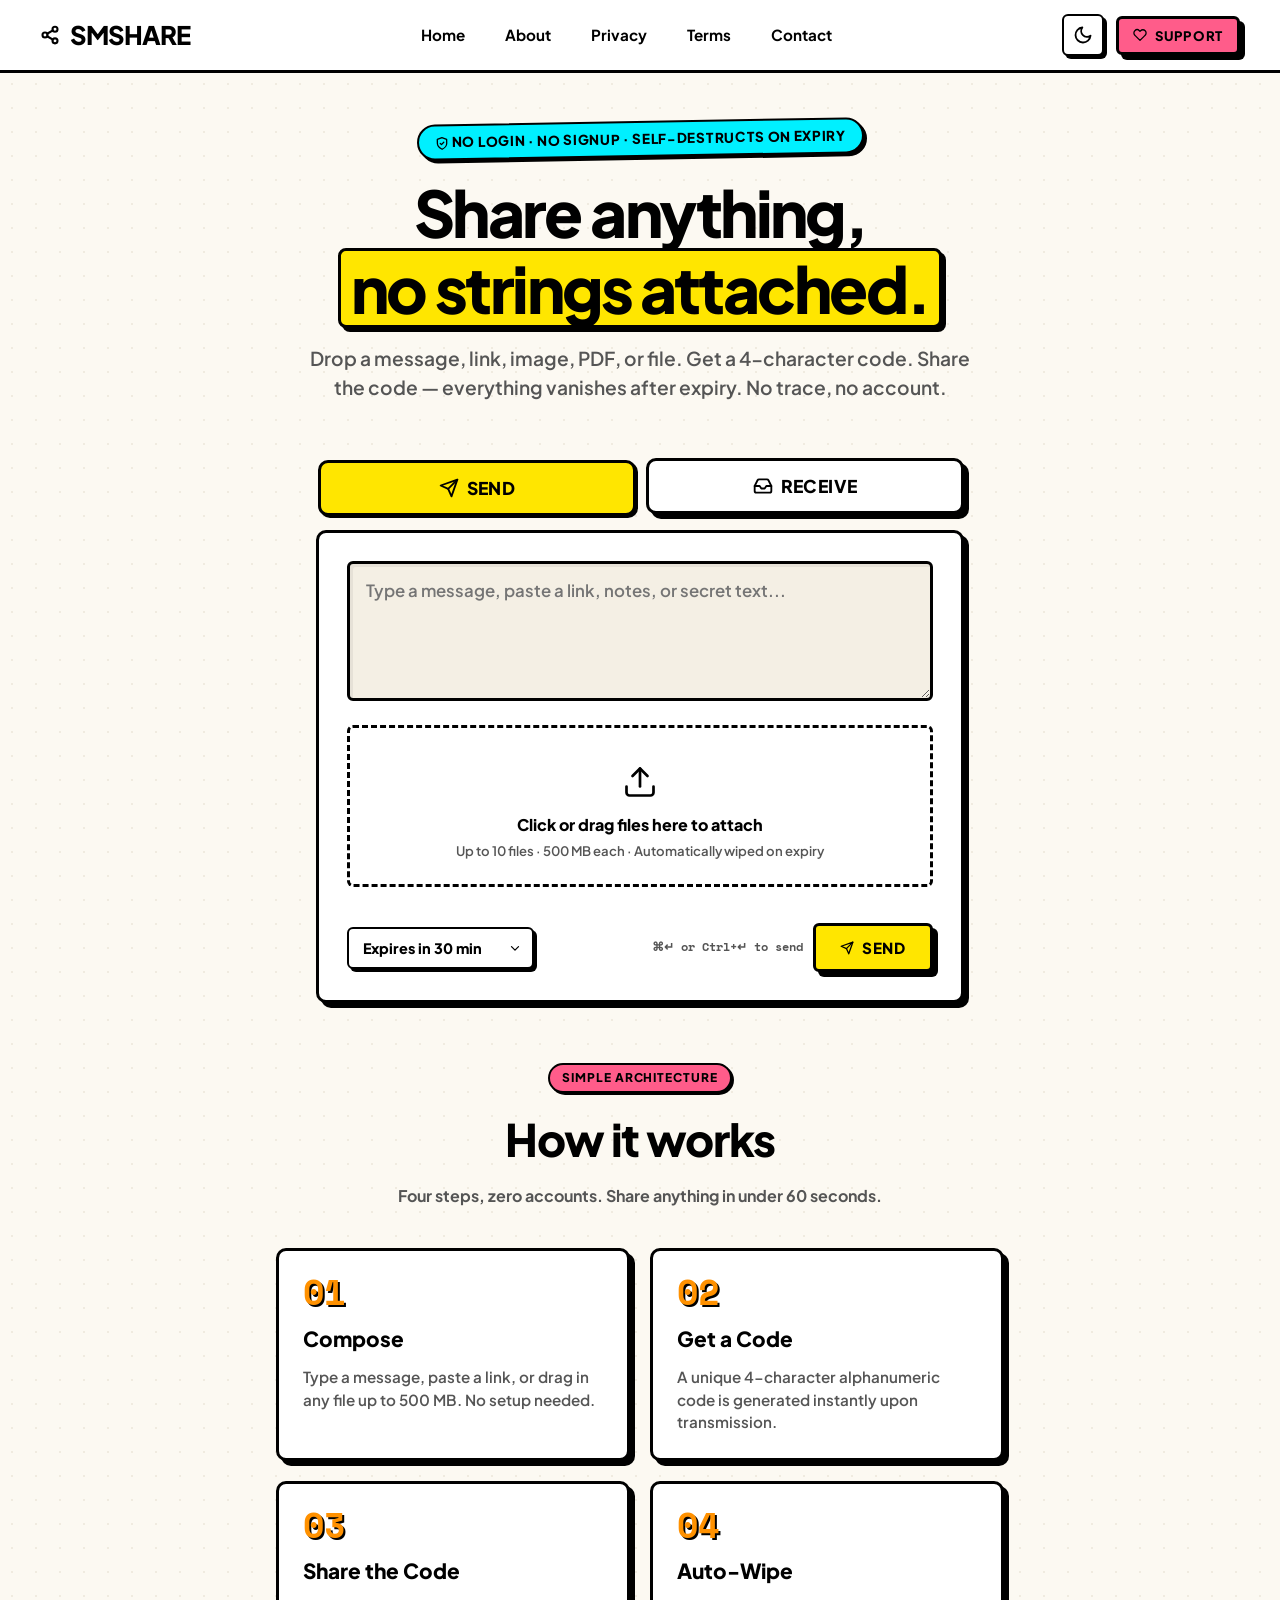
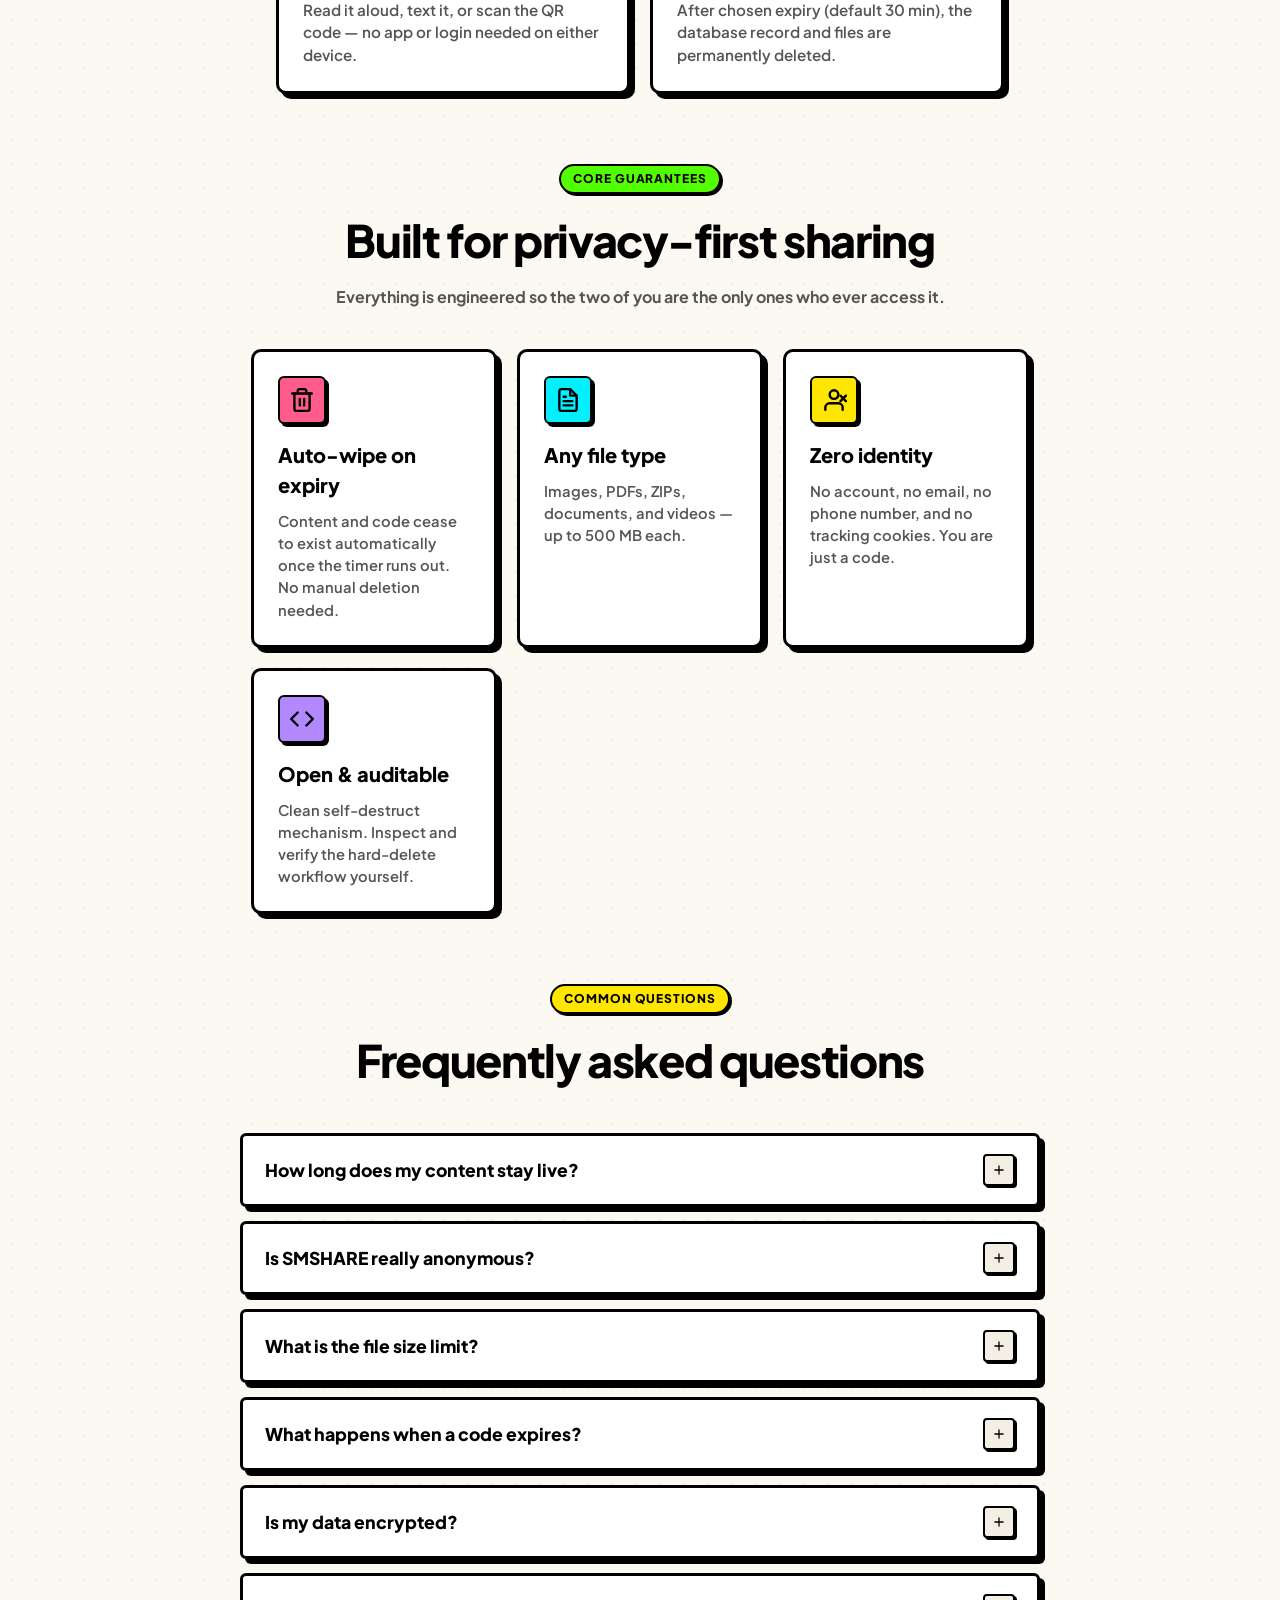
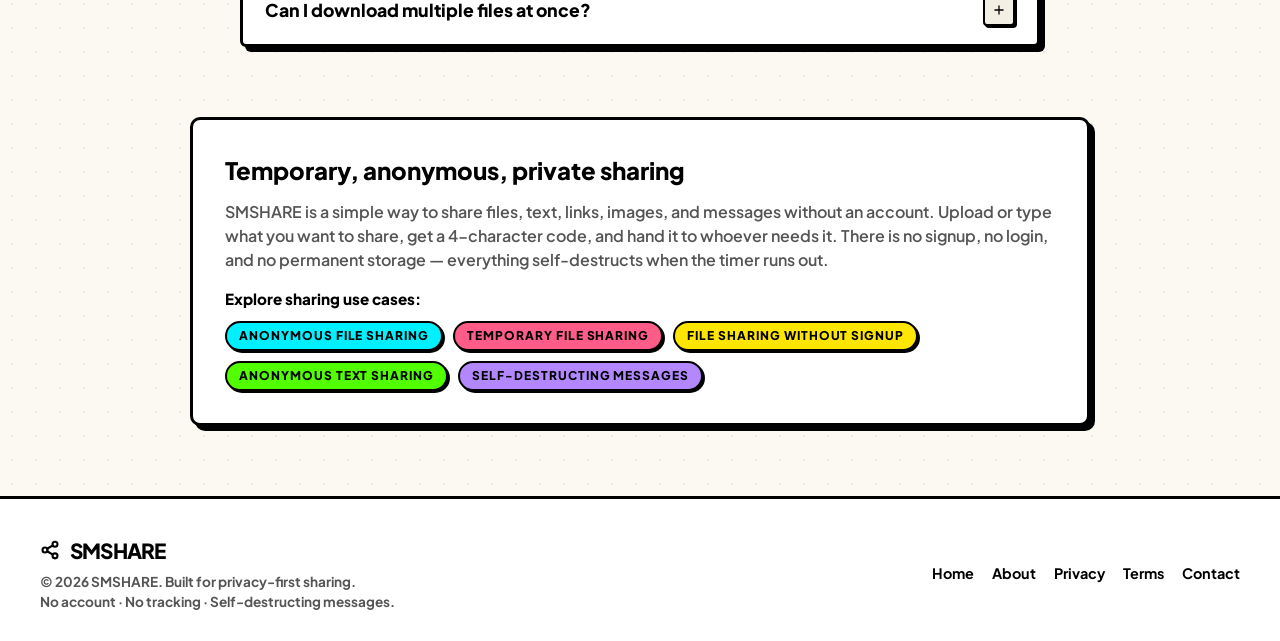
==== index.html @ 08fd686b "Add files via upload" ====
<!DOCTYPE html>
<html lang="en" data-theme="light">
<head>
  <meta charset="UTF-8" />
  <meta name="viewport" content="width=device-width, initial-scale=1.0" />
  <title>SMSHARE — Temporary File & Text Sharing Without Signup</title>
  <meta name="description" content="Share files, text, links, and messages with a simple 4-character code. No signup or login — your content is temporary and self-destructs after expiry." />
  <meta name="keywords" content="pastebin alternative,file sharing no login,text sharing no login,temporary file sharing,anonymous file sharing,smshare" />
  <meta name="robots" content="index, follow" />
  <link rel="canonical" href="https://smshare.onrender.com/" />

  <!-- Open Graph / Facebook -->
  <meta property="og:type" content="website" />
  <meta property="og:url" content="https://smshare.onrender.com/" />
  <meta property="og:title" content="SMSHARE — Temporary File & Text Sharing Without Signup" />
  <meta property="og:description" content="Share files, text, links, and messages with a simple 4-character code. No signup or login — your content is temporary and self-destructs after expiry." />
  <meta property="og:image" content="https://smshare.onrender.com/favicon.svg" />

  <!-- Twitter -->
  <meta property="twitter:card" content="summary" />
  <meta property="twitter:url" content="https://smshare.onrender.com/" />
  <meta property="twitter:title" content="SMSHARE — Temporary File & Text Sharing Without Signup" />
  <meta property="twitter:description" content="Share files, text, links, and messages with a simple 4-character code. No signup, no accounts, auto-wipe on expiry." />

  <!-- Structured Data (Schema.org JSON-LD) -->
  <script type="application/ld+json">
  {
    "@context": "https://schema.org",
    "@type": "WebApplication",
    "name": "SMSHARE",
    "url": "https://smshare.onrender.com/",
    "description": "Zero-identity, privacy-first temporary file and text sharing tool with 4-character codes.",
    "applicationCategory": "UtilitiesApplication",
    "operatingSystem": "All",
    "offers": {
      "@type": "Offer",
      "price": "0",
      "priceCurrency": "USD"
    }
  }
  </script>

  <!-- Favicon -->
  <link rel="icon" type="image/svg+xml" href="/favicon.svg" />

  <!-- Google Fonts for Clean Typography -->
  <link rel="preconnect" href="https://fonts.googleapis.com" />
  <link rel="preconnect" href="https://fonts.gstatic.com" crossorigin />
  <link href="https://fonts.googleapis.com/css2?family=Plus+Jakarta+Sans:wght@500;700;800;900&family=Space+Mono:wght@400;700&display=swap" rel="stylesheet" />

  <!-- Stylesheet -->
  <link rel="stylesheet" href="/style.css" />
</head>
<body>

  <!-- Sticky Navbar -->
  <nav class="navbar">
    <div class="nav-container">
      <a href="/" class="brand-logo">
        <svg class="icon icon-md" viewBox="0 0 24 24" style="stroke-width: 2.5;"><circle cx="18" cy="5" r="3"/><circle cx="6" cy="12" r="3"/><circle cx="18" cy="19" r="3"/><line x1="8.59" y1="13.51" x2="15.42" y2="17.49"/><line x1="15.41" y1="6.51" x2="8.59" y2="10.49"/></svg>
        <span>SMSHARE</span>
      </a>

      <ul class="nav-links">
        <li><a href="/">Home</a></li>
        <li><a href="#" data-modal="about">About</a></li>
        <li><a href="#" data-modal="privacy">Privacy</a></li>
        <li><a href="#" data-modal="terms">Terms</a></li>
        <li><a href="#" data-modal="contact">Contact</a></li>
      </ul>

      <div class="nav-actions">
        <button id="themeToggle" class="theme-toggle-btn" title="Toggle Theme" aria-label="Toggle Theme">
          <svg class="icon icon-md" viewBox="0 0 24 24"><path d="M21 12.79A9 9 0 1 1 11.21 3 7 7 0 0 0 21 12.79z"/></svg>
        </button>
        <button class="neo-btn neo-btn-pink" data-modal="contact" style="padding: 8px 14px; font-size: 0.82rem;">
          <svg class="icon icon-sm" viewBox="0 0 24 24"><path d="M20.84 4.61a5.5 5.5 0 0 0-7.78 0L12 5.67l-1.06-1.06a5.5 5.5 0 0 0-7.78 7.78l1.06 1.06L12 21.23l7.78-7.78 1.06-1.06a5.5 5.5 0 0 0 0-7.78z"/></svg>
          SUPPORT
        </button>
      </div>
    </div>
  </nav>

  <!-- Hero Header -->
  <header class="hero-section">
    <div class="hero-pill-badge">
      <svg class="icon icon-sm" viewBox="0 0 24 24"><path d="M12 22s8-4 8-10V5l-8-3-8 3v7c0 6 8 10 8 10z"/><polyline points="9 12 11 14 15 10"/></svg>
      <span>NO LOGIN · NO SIGNUP · SELF-DESTRUCTS ON EXPIRY</span>
    </div>
    <h1 class="hero-title">
      Share anything,<br />
      <span class="hero-highlight">no strings attached.</span>
    </h1>
    <p class="hero-subtitle">
      Drop a message, link, image, PDF, or file. Get a 4-character code. Share the code — everything vanishes after expiry. No trace, no account.
    </p>
  </header>

  <!-- Main Sharing Terminal -->
  <main class="share-container">
    <!-- Tabs -->
    <div class="tab-nav">
      <button id="tabSend" class="tab-btn active" type="button">
        <svg class="icon icon-md" viewBox="0 0 24 24"><line x1="22" y1="2" x2="11" y2="13"/><polygon points="22 2 15 22 11 13 2 9 22 2"/></svg>
        <span>SEND</span>
      </button>
      <button id="tabReceive" class="tab-btn" type="button">
        <svg class="icon icon-md" viewBox="0 0 24 24"><polyline points="22 12 16 12 14 15 10 15 8 12 2 12"/><path d="M5.45 5.11L2 12v6a2 2 0 0 0 2 2h16a2 2 0 0 0 2-2v-6l-3.45-6.89A2 2 0 0 0 16.76 4H7.24a2 2 0 0 0-1.79 1.11z"/></svg>
        <span>RECEIVE</span>
      </button>
    </div>

    <!-- Interactive Card -->
    <div class="neo-box share-card">

      <!-- SEND PANEL -->
      <section id="panelSend" class="panel-section active">
        <!-- Form view -->
        <div id="sendFormContainer">
          <textarea
            id="messageInput"
            class="text-input-area"
            placeholder="Type a message, paste a link, notes, or secret text..."
          ></textarea>

          <!-- Dropzone -->
          <div id="dropzone" class="dropzone">
            <input type="file" id="fileInput" multiple style="display: none;" />
            <div class="dropzone-icon" style="color: var(--text-main);">
              <svg class="icon icon-xl" viewBox="0 0 24 24" style="stroke-width:1.8;"><path d="M21 15v4a2 2 0 0 1-2 2H5a2 2 0 0 1-2-2v-4"/><polyline points="17 8 12 3 7 8"/><line x1="12" y1="3" x2="12" y2="15"/></svg>
            </div>
            <div class="dropzone-text">Click or drag files here to attach</div>
            <div class="dropzone-hint">Up to 10 files · 500 MB each · Automatically wiped on expiry</div>
          </div>

          <!-- Selected Files List -->
          <div id="fileList" class="file-list"></div>

          <!-- Bottom Controls -->
          <div class="card-controls">
            <div class="expiry-select-wrapper">
              <select id="expirySelect" class="expiry-select">
                <option value="0.5" selected>Expires in 30 min</option>
                <option value="2">Expires in 2 hours</option>
                <option value="12">Expires in 12 hours</option>
                <option value="24">Expires in 24 hours</option>
              </select>
              <span class="expiry-select-icon">
                <svg class="icon icon-sm" viewBox="0 0 24 24"><polyline points="6 9 12 15 18 9"/></svg>
              </span>
            </div>

            <div class="send-action-wrapper">
              <span class="shortcut-hint">⌘↵ or Ctrl+↵ to send</span>
              <button id="sendBtn" class="neo-btn neo-btn-primary" type="button">
                <svg class="icon icon-sm" viewBox="0 0 24 24"><line x1="22" y1="2" x2="11" y2="13"/><polygon points="22 2 15 22 11 13 2 9 22 2"/></svg>
                <span>SEND</span>
              </button>
            </div>
          </div>

          <!-- Progress Bar -->
          <div id="uploadProgress" class="progress-container">
            <div class="progress-bar-outer">
              <div id="progressBar" class="progress-bar-inner"></div>
            </div>
            <div id="progressText" class="progress-text">0%</div>
          </div>
        </div>

        <!-- Success Result View -->
        <div id="sendResultContainer" class="result-box">
          <div class="neo-badge result-badge">
            <svg class="icon icon-sm" viewBox="0 0 24 24"><path d="M22 11.08V12a10 10 0 1 1-5.93-9.14"/><polyline points="22 4 12 14.01 9 11.01"/></svg>
            <span>PAYLOAD READY TO SHARE</span>
          </div>

          <div class="big-code-container">
            <div style="font-size: 0.85rem; font-weight: 800; text-transform: uppercase; letter-spacing: 0.05em;">
              Your 4-Character Share Code
            </div>
            <div id="generatedCodeDisplay" class="big-code">----</div>
            <div class="big-code-actions">
              <button id="copyCodeBtn" class="neo-btn neo-btn-cyan" type="button" style="padding: 8px 16px;">
                <svg class="icon icon-sm" viewBox="0 0 24 24"><rect x="9" y="9" width="13" height="13" rx="2" ry="2"/><path d="M5 15H4a2 2 0 0 1-2-2V4a2 2 0 0 1 2-2h9a2 2 0 0 1 2 2v1"/></svg>
                <span>COPY CODE</span>
              </button>
              <button id="copyLinkBtn" class="neo-btn neo-btn-lime" type="button" style="padding: 8px 16px;">
                <svg class="icon icon-sm" viewBox="0 0 24 24"><path d="M10 13a5 5 0 0 0 7.54.54l3-3a5 5 0 0 0-7.07-7.07l-1.72 1.71"/><path d="M14 11a5 5 0 0 0-7.54-.54l-3 3a5 5 0 0 0 7.07 7.07l1.71-1.71"/></svg>
                <span>COPY DIRECT LINK</span>
              </button>
            </div>
          </div>

          <!-- QR Code Container -->
          <div class="qr-container">
            <div style="font-size: 0.85rem; font-weight: 800; text-transform: uppercase; display: flex; align-items: center; gap: 6px;">
              <svg class="icon icon-sm" viewBox="0 0 24 24"><rect x="5" y="2" width="14" height="20" rx="2" ry="2"/><line x1="12" y1="18" x2="12.01" y2="18"/></svg>
              <span>Scan with Mobile Camera</span>
            </div>
            <div id="qrBox"></div>
          </div>

          <!-- Countdown -->
          <div id="sendCountdown" class="timer-box">
            <svg class="icon icon-sm" viewBox="0 0 24 24"><circle cx="12" cy="12" r="10"/><polyline points="12 6 12 12 16 14"/></svg>
            <span>Wipes in <strong>29m 59s</strong></span>
          </div>

          <div style="margin-top: 24px;">
            <button id="sendAnotherBtn" class="neo-btn neo-btn-pink" type="button">
              <svg class="icon icon-sm" viewBox="0 0 24 24"><line x1="12" y1="5" x2="12" y2="19"/><line x1="5" y1="12" x2="19" y2="12"/></svg>
              <span>CREATE ANOTHER SHARE</span>
            </button>
          </div>
        </div>
      </section>

      <!-- RECEIVE PANEL -->
      <section id="panelReceive" class="panel-section">
        <div class="receive-form">
          <div style="font-weight: 800; font-size: 1rem;">
            Enter 4-character code to retrieve shared content:
          </div>

          <div class="code-input-wrapper">
            <input
              type="text"
              id="receiveCodeInput"
              class="code-input"
              placeholder="ABCD"
              maxlength="4"
              autocomplete="off"
              spellcheck="false"
            />
          </div>

          <button id="receiveBtn" class="neo-btn neo-btn-cyan" type="button">
            <svg class="icon icon-sm" viewBox="0 0 24 24"><polyline points="22 12 16 12 14 15 10 15 8 12 2 12"/><path d="M5.45 5.11L2 12v6a2 2 0 0 0 2 2h16a2 2 0 0 0 2-2v-6l-3.45-6.89A2 2 0 0 0 16.76 4H7.24a2 2 0 0 0-1.79 1.11z"/></svg>
            <span>RETRIEVE CONTENT</span>
          </button>
        </div>

        <!-- Loading spinner -->
        <div id="receiveLoading" style="display: none; text-align: center; padding: 24px;">
          <div class="neo-badge" style="background: var(--accent-yellow); font-size: 1rem; padding: 8px 20px;">
            <svg class="icon icon-sm" viewBox="0 0 24 24"><circle cx="11" cy="11" r="8"/><line x1="21" y1="21" x2="16.65" y2="16.65"/></svg>
            <span>SEARCHING PAYLOAD...</span>
          </div>
        </div>

        <!-- Received View -->
        <div id="receivedContentBox" class="received-content-box" style="margin-top: 24px;">
          <div class="received-header">
            <div class="neo-badge" style="background: var(--accent-lime); color: #000;">
              <svg class="icon icon-sm" viewBox="0 0 24 24"><polyline points="20 6 9 17 4 12"/></svg>
              <span>PAYLOAD VERIFIED & ACTIVE</span>
            </div>
            <div id="receiveCountdown" class="timer-box" style="margin-top: 0;">
              <svg class="icon icon-sm" viewBox="0 0 24 24"><circle cx="12" cy="12" r="10"/><polyline points="12 6 12 12 16 14"/></svg>
              <span>Wipes in <strong>--</strong></span>
            </div>
          </div>

          <!-- Text payload -->
          <div id="textPayloadCard" class="text-payload-card" style="display: none;">
            <button id="copyTextBtn" class="neo-btn neo-btn-yellow copy-text-btn" type="button" style="padding: 4px 10px; font-size: 0.75rem;">
              <svg class="icon icon-sm" viewBox="0 0 24 24"><rect x="9" y="9" width="13" height="13" rx="2" ry="2"/><path d="M5 15H4a2 2 0 0 1-2-2V4a2 2 0 0 1 2-2h9a2 2 0 0 1 2 2v1"/></svg>
              <span>COPY TEXT</span>
            </button>
            <div id="textPayloadContent" class="text-payload-content"></div>
          </div>

          <!-- Files payload -->
          <div id="filesContainer" style="display: none;">
            <div style="display: flex; align-items: center; justify-content: space-between; margin-bottom: 12px; flex-wrap: wrap; gap: 8px;">
              <span style="font-weight: 900; font-size: 1.1rem;">ATTACHED FILES</span>
              <button id="downloadAllZipBtn" class="neo-btn neo-btn-purple" type="button" style="padding: 8px 16px; font-size: 0.85rem;">
                <svg class="icon icon-sm" viewBox="0 0 24 24"><polyline points="21 8 21 21 3 21 3 8"/><rect x="1" y="3" width="22" height="5"/><line x1="10" y1="12" x2="14" y2="12"/></svg>
                <span>DOWNLOAD ALL AS ZIP</span>
              </button>
            </div>
            <div id="filesListReceived" class="download-files-grid"></div>
          </div>
        </div>
      </section>

    </div>
  </main>

  <!-- How It Works Section -->
  <section class="section-wrapper">
    <div class="section-header">
      <div class="neo-badge section-tag">SIMPLE ARCHITECTURE</div>
      <h2 class="section-title">How it works</h2>
      <p style="font-weight: 700; color: var(--text-muted);">
        Four steps, zero accounts. Share anything in under 60 seconds.
      </p>
    </div>

    <div class="steps-grid">
      <div class="step-card">
        <div class="step-num">01</div>
        <div class="step-title">Compose</div>
        <div class="step-desc">
          Type a message, paste a link, or drag in any file up to 500 MB. No setup needed.
        </div>
      </div>

      <div class="step-card">
        <div class="step-num">02</div>
        <div class="step-title">Get a Code</div>
        <div class="step-desc">
          A unique 4-character alphanumeric code is generated instantly upon transmission.
        </div>
      </div>

      <div class="step-card">
        <div class="step-num">03</div>
        <div class="step-title">Share the Code</div>
        <div class="step-desc">
          Read it aloud, text it, or scan the QR code — no app or login needed on either device.
        </div>
      </div>

      <div class="step-card">
        <div class="step-num">04</div>
        <div class="step-title">Auto-Wipe</div>
        <div class="step-desc">
          After chosen expiry (default 30 min), the database record and files are permanently deleted.
        </div>
      </div>
    </div>
  </section>

  <!-- Built for Privacy-First Sharing -->
  <section class="section-wrapper">
    <div class="section-header">
      <div class="neo-badge section-tag" style="background: var(--accent-lime);">CORE GUARANTEES</div>
      <h2 class="section-title">Built for privacy-first sharing</h2>
      <p style="font-weight: 700; color: var(--text-muted);">
        Everything is engineered so the two of you are the only ones who ever access it.
      </p>
    </div>

    <div class="features-grid">
      <div class="feature-card">
        <div class="feature-icon-badge" style="background: var(--accent-pink);">
          <svg class="icon icon-lg" viewBox="0 0 24 24"><polyline points="3 6 5 6 21 6"/><path d="M19 6v14a2 2 0 0 1-2 2H7a2 2 0 0 1-2-2V6m3 0V4a2 2 0 0 1 2-2h4a2 2 0 0 1 2 2v2"/><line x1="10" y1="11" x2="10" y2="17"/><line x1="14" y1="11" x2="14" y2="17"/></svg>
        </div>
        <div class="feature-title">Auto-wipe on expiry</div>
        <div class="feature-desc">
          Content and code cease to exist automatically once the timer runs out. No manual deletion needed.
        </div>
      </div>

      <div class="feature-card">
        <div class="feature-icon-badge" style="background: var(--accent-cyan);">
          <svg class="icon icon-lg" viewBox="0 0 24 24"><path d="M14 2H6a2 2 0 0 0-2 2v16a2 2 0 0 0 2 2h12a2 2 0 0 0 2-2V8z"/><polyline points="14 2 14 8 20 8"/><line x1="16" y1="13" x2="8" y2="13"/><line x1="16" y1="17" x2="8" y2="17"/><polyline points="10 9 9 9 8 9"/></svg>
        </div>
        <div class="feature-title">Any file type</div>
        <div class="feature-desc">
          Images, PDFs, ZIPs, documents, and videos — up to 500 MB each.
        </div>
      </div>

      <div class="feature-card">
        <div class="feature-icon-badge" style="background: var(--accent-yellow);">
          <svg class="icon icon-lg" viewBox="0 0 24 24"><path d="M20 21v-2a4 4 0 0 0-4-4H8a4 4 0 0 0-4 4v2"/><circle cx="12" cy="7" r="4"/><line x1="18" y1="8" x2="23" y2="13"/><line x1="23" y1="8" x2="18" y2="13"/></svg>
        </div>
        <div class="feature-title">Zero identity</div>
        <div class="feature-desc">
          No account, no email, no phone number, and no tracking cookies. You are just a code.
        </div>
      </div>

      <div class="feature-card">
        <div class="feature-icon-badge" style="background: var(--accent-purple);">
          <svg class="icon icon-lg" viewBox="0 0 24 24"><polyline points="16 18 22 12 16 6"/><polyline points="8 6 2 12 8 18"/></svg>
        </div>
        <div class="feature-title">Open & auditable</div>
        <div class="feature-desc">
          Clean self-destruct mechanism. Inspect and verify the hard-delete workflow yourself.
        </div>
      </div>
    </div>
  </section>

  <!-- FAQ Accordion -->
  <section class="section-wrapper">
    <div class="section-header">
      <div class="neo-badge section-tag" style="background: var(--accent-yellow);">COMMON QUESTIONS</div>
      <h2 class="section-title">Frequently asked questions</h2>
    </div>

    <div class="faq-list">
      <div class="faq-item">
        <div class="faq-question">
          <span>How long does my content stay live?</span>
          <span class="faq-icon">
            <svg class="icon icon-sm" viewBox="0 0 24 24"><line x1="12" y1="5" x2="12" y2="19"/><line x1="5" y1="12" x2="19" y2="12"/></svg>
          </span>
        </div>
        <div class="faq-answer">
          By default, 30 minutes. Before sending you can choose 30 minutes, 2 hours, 12 hours, or 24 hours. When the time is up, the content and its code are hard-deleted — there is no way to recover them.
        </div>
      </div>

      <div class="faq-item">
        <div class="faq-question">
          <span>Is SMSHARE really anonymous?</span>
          <span class="faq-icon">
            <svg class="icon icon-sm" viewBox="0 0 24 24"><line x1="12" y1="5" x2="12" y2="19"/><line x1="5" y1="12" x2="19" y2="12"/></svg>
          </span>
        </div>
        <div class="faq-answer">
          Yes. There is no account, no email, no phone number, and no sign-up of any kind. We do not log IP addresses and we do not use cross-site tracking cookies to identify you.
        </div>
      </div>

      <div class="faq-item">
        <div class="faq-question">
          <span>What is the file size limit?</span>
          <span class="faq-icon">
            <svg class="icon icon-sm" viewBox="0 0 24 24"><line x1="12" y1="5" x2="12" y2="19"/><line x1="5" y1="12" x2="19" y2="12"/></svg>
          </span>
        </div>
        <div class="faq-answer">
          Each file can be up to 500 MB, and you can attach up to 10 files at once — images, PDFs, ZIPs, videos, audio, and documents.
        </div>
      </div>

      <div class="faq-item">
        <div class="faq-question">
          <span>What happens when a code expires?</span>
          <span class="faq-icon">
            <svg class="icon icon-sm" viewBox="0 0 24 24"><line x1="12" y1="5" x2="12" y2="19"/><line x1="5" y1="12" x2="19" y2="12"/></svg>
          </span>
        </div>
        <div class="faq-answer">
          The code stops working permanently. Entering an expired code returns nothing, and the database record along with any stored files are immediately purged from disk.
        </div>
      </div>

      <div class="faq-item">
        <div class="faq-question">
          <span>Is my data encrypted?</span>
          <span class="faq-icon">
            <svg class="icon icon-sm" viewBox="0 0 24 24"><line x1="12" y1="5" x2="12" y2="19"/><line x1="5" y1="12" x2="19" y2="12"/></svg>
          </span>
        </div>
        <div class="faq-answer">
          All traffic is transmitted over HTTPS (TLS). Files are saved with randomized internal IDs in temporary self-purging storage partitions.
        </div>
      </div>

      <div class="faq-item">
        <div class="faq-question">
          <span>Can I download multiple files at once?</span>
          <span class="faq-icon">
            <svg class="icon icon-sm" viewBox="0 0 24 24"><line x1="12" y1="5" x2="12" y2="19"/><line x1="5" y1="12" x2="19" y2="12"/></svg>
          </span>
        </div>
        <div class="faq-answer">
          Yes! If a sender uploads multiple files, you can preview and download them individually or click the "Download All as ZIP" button to get everything bundled in one archive.
        </div>
      </div>
    </div>
  </section>

  <!-- Deep Dive / SEO Section -->
  <section class="section-wrapper">
    <div class="seo-card">
      <h3>Temporary, anonymous, private sharing</h3>
      <p>
        SMSHARE is a simple way to share files, text, links, images, and messages without an account. Upload or type what you want to share, get a 4-character code, and hand it to whoever needs it. There is no signup, no login, and no permanent storage — everything self-destructs when the timer runs out.
      </p>
      <div style="font-weight: 800; margin-bottom: 10px; font-size: 0.95rem;">
        Explore sharing use cases:
      </div>
      <div class="seo-chips">
        <span class="neo-badge" style="background: var(--accent-cyan); color: #000;">Anonymous file sharing</span>
        <span class="neo-badge" style="background: var(--accent-pink); color: #000;">Temporary file sharing</span>
        <span class="neo-badge" style="background: var(--accent-yellow); color: #000;">File sharing without signup</span>
        <span class="neo-badge" style="background: var(--accent-lime); color: #000;">Anonymous text sharing</span>
        <span class="neo-badge" style="background: var(--accent-purple); color: #000;">Self-destructing messages</span>
      </div>
    </div>
  </section>

  <!-- Footer -->
  <footer class="footer">
    <div class="footer-container">
      <div>
        <div class="brand-logo" style="font-size: 1.3rem; margin-bottom: 6px;">
          <svg class="icon icon-md" viewBox="0 0 24 24" style="stroke-width: 2.5;"><circle cx="18" cy="5" r="3"/><circle cx="6" cy="12" r="3"/><circle cx="18" cy="19" r="3"/><line x1="8.59" y1="13.51" x2="15.42" y2="17.49"/><line x1="15.41" y1="6.51" x2="8.59" y2="10.49"/></svg>
          <span>SMSHARE</span>
        </div>
        <div class="footer-note">
          © 2026 SMSHARE. Built for privacy-first sharing.<br />
          No account · No tracking · Self-destructing messages.
        </div>
      </div>

      <div class="footer-nav">
        <a href="/">Home</a>
        <a href="#" data-modal="about">About</a>
        <a href="#" data-modal="privacy">Privacy</a>
        <a href="#" data-modal="terms">Terms</a>
        <a href="#" data-modal="contact">Contact</a>
      </div>
    </div>
  </footer>

  <!-- Modal Overlay -->
  <div id="modalOverlay" class="modal-overlay">
    <div class="modal-content">
      <div class="modal-header">
        <h3 id="modalTitle" class="modal-title">Modal</h3>
        <button id="modalCloseBtn" class="modal-close-btn" type="button">×</button>
      </div>
      <div id="modalBody" class="modal-body"></div>
    </div>
  </div>

  <!-- Toast Notification Container -->
  <div id="toastContainer" class="toast-container"></div>

  <!-- Scripts -->
  <script src="/app.js"></script>
</body>
</html>
---- style.css ----
/* ==========================================================================
   SMSHARE — NEO-BRUTALISM DESIGN SYSTEM
   Thick borders, hard unblurred drop shadows, high contrast vibrant accents
   ========================================================================== */

:root {
  /* Light Neo-Brutalist Palette */
  --bg: #fcf9f2;
  --bg-pattern: #f0ebe0;
  --surface: #ffffff;
  --surface-secondary: #f4efe4;
  --text-main: #000000;
  --text-muted: #555555;
  --border-color: #000000;
  --border-width: 3px;
  --shadow-offset: 5px;
  --shadow-hard: 5px 5px 0px #000000;
  --shadow-hard-sm: 3px 3px 0px #000000;
  --shadow-hard-lg: 8px 8px 0px #000000;
  --shadow-hard-hover: 7px 7px 0px #000000;
  
  /* Vibrant Accents */
  --accent-yellow: #ffe600;
  --accent-cyan: #00f0ff;
  --accent-pink: #ff5c8a;
  --accent-lime: #52ff00;
  --accent-purple: #b388ff;
  --accent-orange: #ff9100;
  
  --radius-sm: 6px;
  --radius-md: 10px;
  --radius-lg: 16px;
  --radius-pill: 9999px;

  --font-display: 'Plus Jakarta Sans', -apple-system, BlinkMacSystemFont, "Segoe UI", Roboto, sans-serif;
  --font-mono: 'Space Mono', 'JetBrains Mono', 'Courier New', monospace;
}

[data-theme="dark"] {
  /* Dark Cyber-Brutalist Palette */
  --bg: #0c0d10;
  --bg-pattern: #17181f;
  --surface: #15171e;
  --surface-secondary: #1d202a;
  --text-main: #ffffff;
  --text-muted: #a6adbb;
  --border-color: #ffffff;
  --shadow-hard: 5px 5px 0px #ffffff;
  --shadow-hard-sm: 3px 3px 0px #ffffff;
  --shadow-hard-lg: 8px 8px 0px #ffffff;
  --shadow-hard-hover: 7px 7px 0px #ffffff;

  --accent-yellow: #ffea2e;
  --accent-cyan: #00f0ff;
  --accent-pink: #ff3366;
  --accent-lime: #44ff00;
  --accent-purple: #c084fc;
  --accent-orange: #ffaa00;
}

/* Base Styles */
* {
  box-sizing: border-box;
  margin: 0;
  padding: 0;
  font-family: var(--font-display);
  transition: background-color 0.2s ease, border-color 0.2s ease, color 0.2s ease;
}

/* SVG Icon Utilities */
.icon {
  width: 18px;
  height: 18px;
  display: inline-block;
  vertical-align: middle;
  stroke: currentColor;
  fill: none;
  stroke-width: 2.2;
  stroke-linecap: round;
  stroke-linejoin: round;
  flex-shrink: 0;
}

.icon-sm {
  width: 14px;
  height: 14px;
}

.icon-md {
  width: 20px;
  height: 20px;
}

.icon-lg {
  width: 26px;
  height: 26px;
}

.icon-xl {
  width: 36px;
  height: 36px;
}

body {
  background-color: var(--bg);
  background-image: radial-gradient(var(--bg-pattern) 1.5px, transparent 1.5px);
  background-size: 24px 24px;
  color: var(--text-main);
  min-height: 100vh;
  display: flex;
  flex-direction: column;
  overflow-x: hidden;
  font-size: 16px;
  line-height: 1.5;
}

/* Links */
a {
  color: inherit;
  text-decoration: none;
}

/* Neo-Brutalist Utility Classes */
.neo-box {
  background: var(--surface);
  border: var(--border-width) solid var(--border-color);
  box-shadow: var(--shadow-hard);
  border-radius: var(--radius-md);
}

.neo-box-sm {
  background: var(--surface);
  border: 2px solid var(--border-color);
  box-shadow: var(--shadow-hard-sm);
  border-radius: var(--radius-sm);
}

.neo-btn {
  display: inline-flex;
  align-items: center;
  justify-content: center;
  gap: 8px;
  font-weight: 800;
  font-size: 0.95rem;
  text-transform: uppercase;
  letter-spacing: 0.05em;
  padding: 12px 24px;
  border: var(--border-width) solid var(--border-color);
  border-radius: var(--radius-sm);
  box-shadow: var(--shadow-hard);
  cursor: pointer;
  background: var(--surface);
  color: var(--text-main);
  user-select: none;
  transition: transform 0.1s ease, box-shadow 0.1s ease;
}

.neo-btn:hover {
  transform: translate(-2px, -2px);
  box-shadow: var(--shadow-hard-hover);
}

.neo-btn:active {
  transform: translate(3px, 3px);
  box-shadow: 1px 1px 0px var(--border-color);
}

.neo-btn-primary {
  background: var(--accent-yellow);
  color: #000000 !important;
}

.neo-btn-cyan {
  background: var(--accent-cyan);
  color: #000000 !important;
}

.neo-btn-pink {
  background: var(--accent-pink);
  color: #000000 !important;
}

.neo-btn-lime {
  background: var(--accent-lime);
  color: #000000 !important;
}

.neo-btn-purple {
  background: var(--accent-purple);
  color: #000000 !important;
}

.neo-badge {
  display: inline-flex;
  align-items: center;
  gap: 6px;
  font-size: 0.75rem;
  font-weight: 800;
  text-transform: uppercase;
  letter-spacing: 0.08em;
  padding: 4px 12px;
  border: 2px solid var(--border-color);
  border-radius: var(--radius-pill);
  box-shadow: 2px 2px 0px var(--border-color);
  white-space: nowrap;
}

/* Navbar */
.navbar {
  position: sticky;
  top: 0;
  z-index: 100;
  background: var(--surface);
  border-bottom: var(--border-width) solid var(--border-color);
  padding: 14px 24px;
}

.nav-container {
  max-width: 1200px;
  margin: 0 auto;
  display: flex;
  align-items: center;
  justify-content: space-between;
  gap: 16px;
}

.brand-logo {
  display: flex;
  align-items: center;
  gap: 10px;
  font-weight: 900;
  font-size: 1.6rem;
  letter-spacing: -0.04em;
}

.brand-badge {
  background: var(--accent-yellow);
  color: #000000;
  border: 2px solid var(--border-color);
  box-shadow: 2px 2px 0px var(--border-color);
  padding: 2px 8px;
  font-size: 0.75rem;
  font-weight: 900;
  transform: rotate(-3deg);
  border-radius: 4px;
}

.nav-links {
  display: flex;
  align-items: center;
  gap: 20px;
  list-style: none;
}

.nav-links a {
  font-weight: 700;
  font-size: 0.95rem;
  padding: 6px 10px;
  border-radius: var(--radius-sm);
  transition: background 0.15s ease;
}

.nav-links a:hover {
  background: var(--surface-secondary);
}

.nav-actions {
  display: flex;
  align-items: center;
  gap: 12px;
}

.theme-toggle-btn {
  background: var(--surface);
  border: 2px solid var(--border-color);
  box-shadow: 3px 3px 0px var(--border-color);
  width: 42px;
  height: 42px;
  border-radius: var(--radius-sm);
  display: flex;
  align-items: center;
  justify-content: center;
  font-size: 1.25rem;
  cursor: pointer;
}

.theme-toggle-btn:hover {
  transform: translate(-2px, -2px);
  box-shadow: 5px 5px 0px var(--border-color);
}

/* Hero Section */
.hero-section {
  text-align: center;
  padding: 48px 20px 24px;
  max-width: 900px;
  margin: 0 auto;
}

.hero-pill-badge {
  background: var(--accent-cyan);
  color: #000000;
  font-weight: 900;
  font-size: 0.85rem;
  letter-spacing: 0.05em;
  padding: 6px 16px;
  border: 2px solid var(--border-color);
  box-shadow: 3px 3px 0px var(--border-color);
  border-radius: var(--radius-pill);
  display: inline-block;
  margin-bottom: 20px;
  transform: rotate(-1deg);
}

.hero-title {
  font-size: clamp(2.4rem, 6vw, 4rem);
  font-weight: 900;
  line-height: 1.1;
  letter-spacing: -0.04em;
  margin-bottom: 16px;
}

.hero-highlight {
  background: var(--accent-yellow);
  color: #000000;
  padding: 2px 10px;
  border: 3px solid var(--border-color);
  box-shadow: 4px 4px 0px var(--border-color);
  border-radius: 8px;
  display: inline-block;
}

.hero-subtitle {
  font-size: clamp(1rem, 2.5vw, 1.2rem);
  color: var(--text-muted);
  max-width: 680px;
  margin: 0 auto 32px;
  font-weight: 600;
}

/* Main Interactive Share Card */
.share-container {
  max-width: 680px;
  margin: 0 auto 60px;
  padding: 0 16px;
  width: 100%;
}

.tab-nav {
  display: grid;
  grid-template-columns: 1fr 1fr;
  gap: 12px;
  margin-bottom: 16px;
}

.tab-btn {
  padding: 14px 16px;
  font-weight: 900;
  font-size: 1.1rem;
  letter-spacing: 0.02em;
  border: var(--border-width) solid var(--border-color);
  border-radius: var(--radius-md);
  background: var(--surface);
  color: var(--text-main);
  box-shadow: var(--shadow-hard);
  cursor: pointer;
  display: flex;
  align-items: center;
  justify-content: center;
  gap: 8px;
  transition: transform 0.1s ease, box-shadow 0.1s ease, background 0.15s ease;
}

.tab-btn.active {
  background: var(--accent-yellow);
  color: #000000;
  transform: translate(2px, 2px);
  box-shadow: 2px 2px 0px var(--border-color);
}

.tab-btn:not(.active):hover {
  transform: translate(-2px, -2px);
  box-shadow: var(--shadow-hard-hover);
}

/* Card Body */
.share-card {
  padding: 28px;
  position: relative;
}

.panel-section {
  display: none;
}

.panel-section.active {
  display: block;
}

/* Input Fields */
.text-input-area {
  width: 100%;
  min-height: 140px;
  padding: 16px;
  font-size: 1.05rem;
  font-weight: 600;
  border: var(--border-width) solid var(--border-color);
  border-radius: var(--radius-sm);
  background: var(--surface-secondary);
  color: var(--text-main);
  resize: vertical;
  outline: none;
  margin-bottom: 18px;
  box-shadow: inset 3px 3px 0px rgba(0,0,0,0.06);
}

.text-input-area:focus {
  border-color: var(--accent-pink);
  box-shadow: 3px 3px 0px var(--border-color);
}

/* Dropzone */
.dropzone {
  border: 3px dashed var(--border-color);
  background: var(--surface);
  border-radius: var(--radius-sm);
  padding: 24px 16px;
  text-align: center;
  cursor: pointer;
  margin-bottom: 18px;
  transition: background 0.2s ease, transform 0.1s ease;
  user-select: none;
}

.dropzone.dragover {
  background: var(--accent-cyan);
  border-style: solid;
  transform: scale(1.01);
}

.dropzone-icon {
  font-size: 2.2rem;
  margin-bottom: 8px;
}

.dropzone-text {
  font-weight: 800;
  font-size: 1rem;
  margin-bottom: 4px;
}

.dropzone-hint {
  font-size: 0.82rem;
  color: var(--text-muted);
  font-weight: 600;
}

/* Attached File List */
.file-list {
  display: flex;
  flex-direction: column;
  gap: 8px;
  margin-bottom: 18px;
}

.file-chip {
  display: flex;
  align-items: center;
  justify-content: space-between;
  padding: 10px 14px;
  background: var(--surface-secondary);
  border: 2px solid var(--border-color);
  box-shadow: 2px 2px 0px var(--border-color);
  border-radius: var(--radius-sm);
}

.file-info {
  display: flex;
  align-items: center;
  gap: 10px;
  overflow: hidden;
}

.file-icon {
  font-size: 1.25rem;
}

.file-name {
  font-weight: 700;
  font-size: 0.9rem;
  white-space: nowrap;
  overflow: hidden;
  text-overflow: ellipsis;
  max-width: 320px;
}

.file-size {
  font-family: var(--font-mono);
  font-size: 0.78rem;
  color: var(--text-muted);
  font-weight: 600;
  margin-left: 6px;
}

.file-remove-btn {
  background: var(--accent-pink);
  color: #000000;
  border: 2px solid var(--border-color);
  border-radius: 4px;
  width: 26px;
  height: 26px;
  font-weight: 900;
  cursor: pointer;
  display: flex;
  align-items: center;
  justify-content: center;
  box-shadow: 1px 1px 0px var(--border-color);
}

.file-remove-btn:hover {
  transform: scale(1.1);
}

/* Card Controls Bar */
.card-controls {
  display: flex;
  align-items: center;
  justify-content: space-between;
  flex-wrap: wrap;
  gap: 14px;
  margin-top: 8px;
}

.expiry-select-wrapper {
  position: relative;
  display: inline-block;
}

.expiry-select {
  appearance: none;
  -webkit-appearance: none;
  background: var(--surface);
  color: var(--text-main);
  border: 2px solid var(--border-color);
  box-shadow: 3px 3px 0px var(--border-color);
  border-radius: var(--radius-sm);
  padding: 10px 36px 10px 14px;
  font-weight: 800;
  font-size: 0.9rem;
  cursor: pointer;
  outline: none;
}

.expiry-select-icon {
  position: absolute;
  right: 12px;
  top: 50%;
  transform: translateY(-50%);
  pointer-events: none;
  font-weight: 900;
  font-size: 0.8rem;
}

.send-action-wrapper {
  display: flex;
  align-items: center;
  gap: 10px;
}

.shortcut-hint {
  font-size: 0.78rem;
  font-weight: 700;
  color: var(--text-muted);
  font-family: var(--font-mono);
}

/* Receive Section */
.receive-form {
  display: flex;
  flex-direction: column;
  gap: 16px;
}

.code-input-wrapper {
  position: relative;
}

.code-input {
  width: 100%;
  text-align: center;
  font-family: var(--font-mono);
  font-size: 2.2rem;
  font-weight: 900;
  letter-spacing: 0.4em;
  padding: 16px;
  text-transform: uppercase;
  border: var(--border-width) solid var(--border-color);
  border-radius: var(--radius-sm);
  background: var(--surface-secondary);
  color: var(--text-main);
  box-shadow: inset 3px 3px 0px rgba(0,0,0,0.06);
  outline: none;
}

.code-input:focus {
  border-color: var(--accent-cyan);
  box-shadow: 4px 4px 0px var(--border-color);
}

/* Upload Progress Meter */
.progress-container {
  margin-top: 16px;
  display: none;
}

.progress-bar-outer {
  height: 20px;
  border: 2px solid var(--border-color);
  background: var(--surface-secondary);
  border-radius: var(--radius-sm);
  overflow: hidden;
  box-shadow: 2px 2px 0px var(--border-color);
}

.progress-bar-inner {
  height: 100%;
  width: 0%;
  background: repeating-linear-gradient(
    45deg,
    var(--accent-lime),
    var(--accent-lime) 10px,
    var(--accent-yellow) 10px,
    var(--accent-yellow) 20px
  );
  transition: width 0.2s ease;
}

.progress-text {
  font-family: var(--font-mono);
  font-size: 0.8rem;
  font-weight: 800;
  margin-top: 6px;
  text-align: right;
}

/* Result Screen (After Send) */
.result-box {
  display: none;
  text-align: center;
}

.result-badge {
  background: var(--accent-lime);
  color: #000000;
  margin-bottom: 16px;
}

.big-code-container {
  background: var(--accent-yellow);
  color: #000000;
  border: var(--border-width) solid var(--border-color);
  box-shadow: var(--shadow-hard);
  border-radius: var(--radius-md);
  padding: 24px;
  margin: 16px 0 20px;
  display: flex;
  flex-direction: column;
  align-items: center;
  gap: 12px;
}

.big-code {
  font-family: var(--font-mono);
  font-size: 3.5rem;
  font-weight: 900;
  letter-spacing: 0.15em;
  line-height: 1;
}

.big-code-actions {
  display: flex;
  gap: 10px;
  flex-wrap: wrap;
  justify-content: center;
}

.qr-container {
  margin: 16px auto;
  display: flex;
  flex-direction: column;
  align-items: center;
  gap: 8px;
}

.qr-box {
  padding: 12px;
  background: #ffffff;
  border: 2px solid #000000;
  box-shadow: 4px 4px 0px #000000;
  border-radius: var(--radius-sm);
  display: inline-block;
}

.qr-box svg, .qr-box img {
  display: block;
}

.timer-box {
  background: var(--surface-secondary);
  border: 2px solid var(--border-color);
  box-shadow: 2px 2px 0px var(--border-color);
  padding: 8px 14px;
  border-radius: var(--radius-sm);
  font-family: var(--font-mono);
  font-weight: 800;
  font-size: 0.88rem;
  display: inline-flex;
  align-items: center;
  gap: 8px;
  margin-top: 8px;
}

/* Received Content View */
.received-content-box {
  display: none;
}

.received-header {
  display: flex;
  align-items: center;
  justify-content: space-between;
  border-bottom: 2px solid var(--border-color);
  padding-bottom: 14px;
  margin-bottom: 18px;
  flex-wrap: wrap;
  gap: 10px;
}

.text-payload-card {
  background: var(--surface-secondary);
  border: 2px solid var(--border-color);
  box-shadow: 3px 3px 0px var(--border-color);
  border-radius: var(--radius-sm);
  padding: 16px;
  margin-bottom: 20px;
  position: relative;
}

.text-payload-content {
  white-space: pre-wrap;
  word-break: break-word;
  font-size: 1.05rem;
  font-weight: 600;
  line-height: 1.6;
}

.copy-text-btn {
  position: absolute;
  top: 10px;
  right: 10px;
}

/* File Download Cards */
.download-files-grid {
  display: flex;
  flex-direction: column;
  gap: 12px;
  margin-bottom: 20px;
}

.download-file-card {
  display: flex;
  align-items: center;
  justify-content: space-between;
  padding: 14px 16px;
  background: var(--surface);
  border: 2px solid var(--border-color);
  box-shadow: 3px 3px 0px var(--border-color);
  border-radius: var(--radius-sm);
  gap: 12px;
  flex-wrap: wrap;
}

.media-preview-container {
  margin-top: 8px;
  max-width: 100%;
}

.media-preview-img {
  max-width: 100%;
  max-height: 280px;
  border: 2px solid var(--border-color);
  border-radius: 4px;
  box-shadow: 2px 2px 0px var(--border-color);
  display: block;
}

/* How It Works Section */
.section-wrapper {
  max-width: 1100px;
  margin: 0 auto 70px;
  padding: 0 20px;
}

.section-header {
  text-align: center;
  margin-bottom: 40px;
}

.section-tag {
  background: var(--accent-pink);
  color: #000000;
  display: inline-block;
  margin-bottom: 12px;
}

.section-title {
  font-size: clamp(1.8rem, 4vw, 2.8rem);
  font-weight: 900;
  letter-spacing: -0.03em;
  margin-bottom: 12px;
}

.steps-grid {
  display: grid;
  grid-template-columns: repeat(auto-fit, minmax(240px, 1fr));
  gap: 20px;
}

.step-card {
  padding: 24px;
  background: var(--surface);
  border: var(--border-width) solid var(--border-color);
  box-shadow: var(--shadow-hard);
  border-radius: var(--radius-md);
  position: relative;
  display: flex;
  flex-direction: column;
  gap: 12px;
}

.step-card:hover {
  transform: translate(-3px, -3px);
  box-shadow: var(--shadow-hard-hover);
}

.step-num {
  font-family: var(--font-mono);
  font-size: 2.2rem;
  font-weight: 900;
  line-height: 1;
  color: var(--accent-orange);
  text-shadow: 2px 2px 0px var(--border-color);
}

.step-title {
  font-size: 1.3rem;
  font-weight: 900;
}

.step-desc {
  font-size: 0.95rem;
  color: var(--text-muted);
  font-weight: 600;
}

/* Built for Privacy Feature Matrix */
.features-grid {
  display: grid;
  grid-template-columns: repeat(auto-fit, minmax(240px, 1fr));
  gap: 20px;
}

.feature-card {
  padding: 24px;
  border: var(--border-width) solid var(--border-color);
  box-shadow: var(--shadow-hard);
  border-radius: var(--radius-md);
  background: var(--surface);
  display: flex;
  flex-direction: column;
  gap: 10px;
}

.feature-card:hover {
  transform: translate(-3px, -3px);
  box-shadow: var(--shadow-hard-hover);
}

.feature-icon-badge {
  width: 48px;
  height: 48px;
  border: 2px solid var(--border-color);
  box-shadow: 3px 3px 0px var(--border-color);
  border-radius: var(--radius-sm);
  display: flex;
  align-items: center;
  justify-content: center;
  font-size: 1.5rem;
  margin-bottom: 6px;
}

.feature-title {
  font-size: 1.25rem;
  font-weight: 900;
}

.feature-desc {
  font-size: 0.92rem;
  color: var(--text-muted);
  font-weight: 600;
}

/* FAQ Accordion */
.faq-list {
  max-width: 800px;
  margin: 0 auto;
  display: flex;
  flex-direction: column;
  gap: 14px;
}

.faq-item {
  border: var(--border-width) solid var(--border-color);
  box-shadow: var(--shadow-hard);
  border-radius: var(--radius-sm);
  background: var(--surface);
  overflow: hidden;
}

.faq-question {
  padding: 18px 22px;
  font-weight: 800;
  font-size: 1.1rem;
  display: flex;
  align-items: center;
  justify-content: space-between;
  cursor: pointer;
  user-select: none;
}

.faq-icon {
  font-size: 1.3rem;
  font-weight: 900;
  width: 32px;
  height: 32px;
  background: var(--surface-secondary);
  border: 2px solid var(--border-color);
  box-shadow: 2px 2px 0px var(--border-color);
  border-radius: 4px;
  display: flex;
  align-items: center;
  justify-content: center;
  transition: transform 0.2s ease;
}

.faq-item.active .faq-icon {
  transform: rotate(45deg);
  background: var(--accent-pink);
  color: #000;
}

.faq-answer {
  max-height: 0;
  overflow: hidden;
  transition: max-height 0.3s ease, padding 0.3s ease;
  background: var(--surface-secondary);
  font-size: 0.98rem;
  font-weight: 600;
  color: var(--text-muted);
  line-height: 1.6;
}

.faq-item.active .faq-answer {
  max-height: 300px;
  padding: 16px 22px 20px;
  border-top: 2px solid var(--border-color);
}

/* SEO Section */
.seo-card {
  max-width: 900px;
  margin: 0 auto;
  padding: 32px;
  border: var(--border-width) solid var(--border-color);
  box-shadow: var(--shadow-hard);
  border-radius: var(--radius-md);
  background: var(--surface);
}

.seo-card h3 {
  font-size: 1.5rem;
  font-weight: 900;
  margin-bottom: 12px;
}

.seo-card p {
  color: var(--text-muted);
  font-weight: 600;
  font-size: 1rem;
  margin-bottom: 16px;
}

.seo-chips {
  display: flex;
  gap: 10px;
  flex-wrap: wrap;
}

/* Footer */
.footer {
  margin-top: auto;
  border-top: var(--border-width) solid var(--border-color);
  background: var(--surface);
  padding: 36px 20px 28px;
}

.footer-container {
  max-width: 1200px;
  margin: 0 auto;
  display: flex;
  align-items: center;
  justify-content: space-between;
  flex-wrap: wrap;
  gap: 20px;
}

.footer-nav {
  display: flex;
  gap: 18px;
  flex-wrap: wrap;
}

.footer-nav a {
  font-weight: 700;
  font-size: 0.9rem;
}

.footer-nav a:hover {
  text-decoration: underline;
}

.footer-note {
  font-size: 0.85rem;
  color: var(--text-muted);
  font-weight: 700;
}

/* Toast System */
.toast-container {
  position: fixed;
  bottom: 24px;
  right: 24px;
  z-index: 9999;
  display: flex;
  flex-direction: column;
  gap: 10px;
}

.toast {
  padding: 12px 20px;
  background: var(--accent-yellow);
  color: #000000;
  border: 3px solid #000000;
  box-shadow: 4px 4px 0px #000000;
  border-radius: var(--radius-sm);
  font-weight: 800;
  font-size: 0.95rem;
  display: flex;
  align-items: center;
  gap: 10px;
  animation: toastSlideIn 0.2s cubic-bezier(0.175, 0.885, 0.32, 1.275);
}

@keyframes toastSlideIn {
  from {
    transform: translateY(20px);
    opacity: 0;
  }
  to {
    transform: translateY(0);
    opacity: 1;
  }
}

/* Modal System */
.modal-overlay {
  position: fixed;
  top: 0;
  left: 0;
  width: 100%;
  height: 100%;
  background: rgba(0, 0, 0, 0.6);
  backdrop-filter: blur(4px);
  z-index: 1000;
  display: none;
  align-items: center;
  justify-content: center;
  padding: 16px;
}

.modal-overlay.active {
  display: flex;
}

.modal-content {
  background: var(--surface);
  border: var(--border-width) solid var(--border-color);
  box-shadow: var(--shadow-hard-lg);
  border-radius: var(--radius-md);
  max-width: 560px;
  width: 100%;
  padding: 28px;
  position: relative;
  max-height: 90vh;
  overflow-y: auto;
  animation: modalPop 0.2s cubic-bezier(0.175, 0.885, 0.32, 1.275);
}

@keyframes modalPop {
  from {
    transform: scale(0.92);
    opacity: 0;
  }
  to {
    transform: scale(1);
    opacity: 1;
  }
}

.modal-header {
  display: flex;
  align-items: center;
  justify-content: space-between;
  border-bottom: 2px solid var(--border-color);
  padding-bottom: 12px;
  margin-bottom: 16px;
}

.modal-title {
  font-size: 1.5rem;
  font-weight: 900;
}

.modal-close-btn {
  background: var(--accent-pink);
  color: #000000;
  border: 2px solid var(--border-color);
  box-shadow: 2px 2px 0px var(--border-color);
  width: 32px;
  height: 32px;
  border-radius: 6px;
  font-weight: 900;
  font-size: 1.1rem;
  cursor: pointer;
  display: flex;
  align-items: center;
  justify-content: center;
}

.modal-body {
  font-size: 1rem;
  font-weight: 600;
  color: var(--text-muted);
  line-height: 1.6;
}

.modal-body p {
  margin-bottom: 14px;
}

/* Responsive adjustments */
@media (max-width: 768px) {
  .nav-links {
    display: none;
  }
  .card-controls {
    flex-direction: column;
    align-items: stretch;
  }
  .send-action-wrapper {
    flex-direction: column;
  }
  .neo-btn {
    width: 100%;
  }
  .big-code {
    font-size: 2.8rem;
  }
  .footer-container {
    flex-direction: column;
    text-align: center;
  }
}
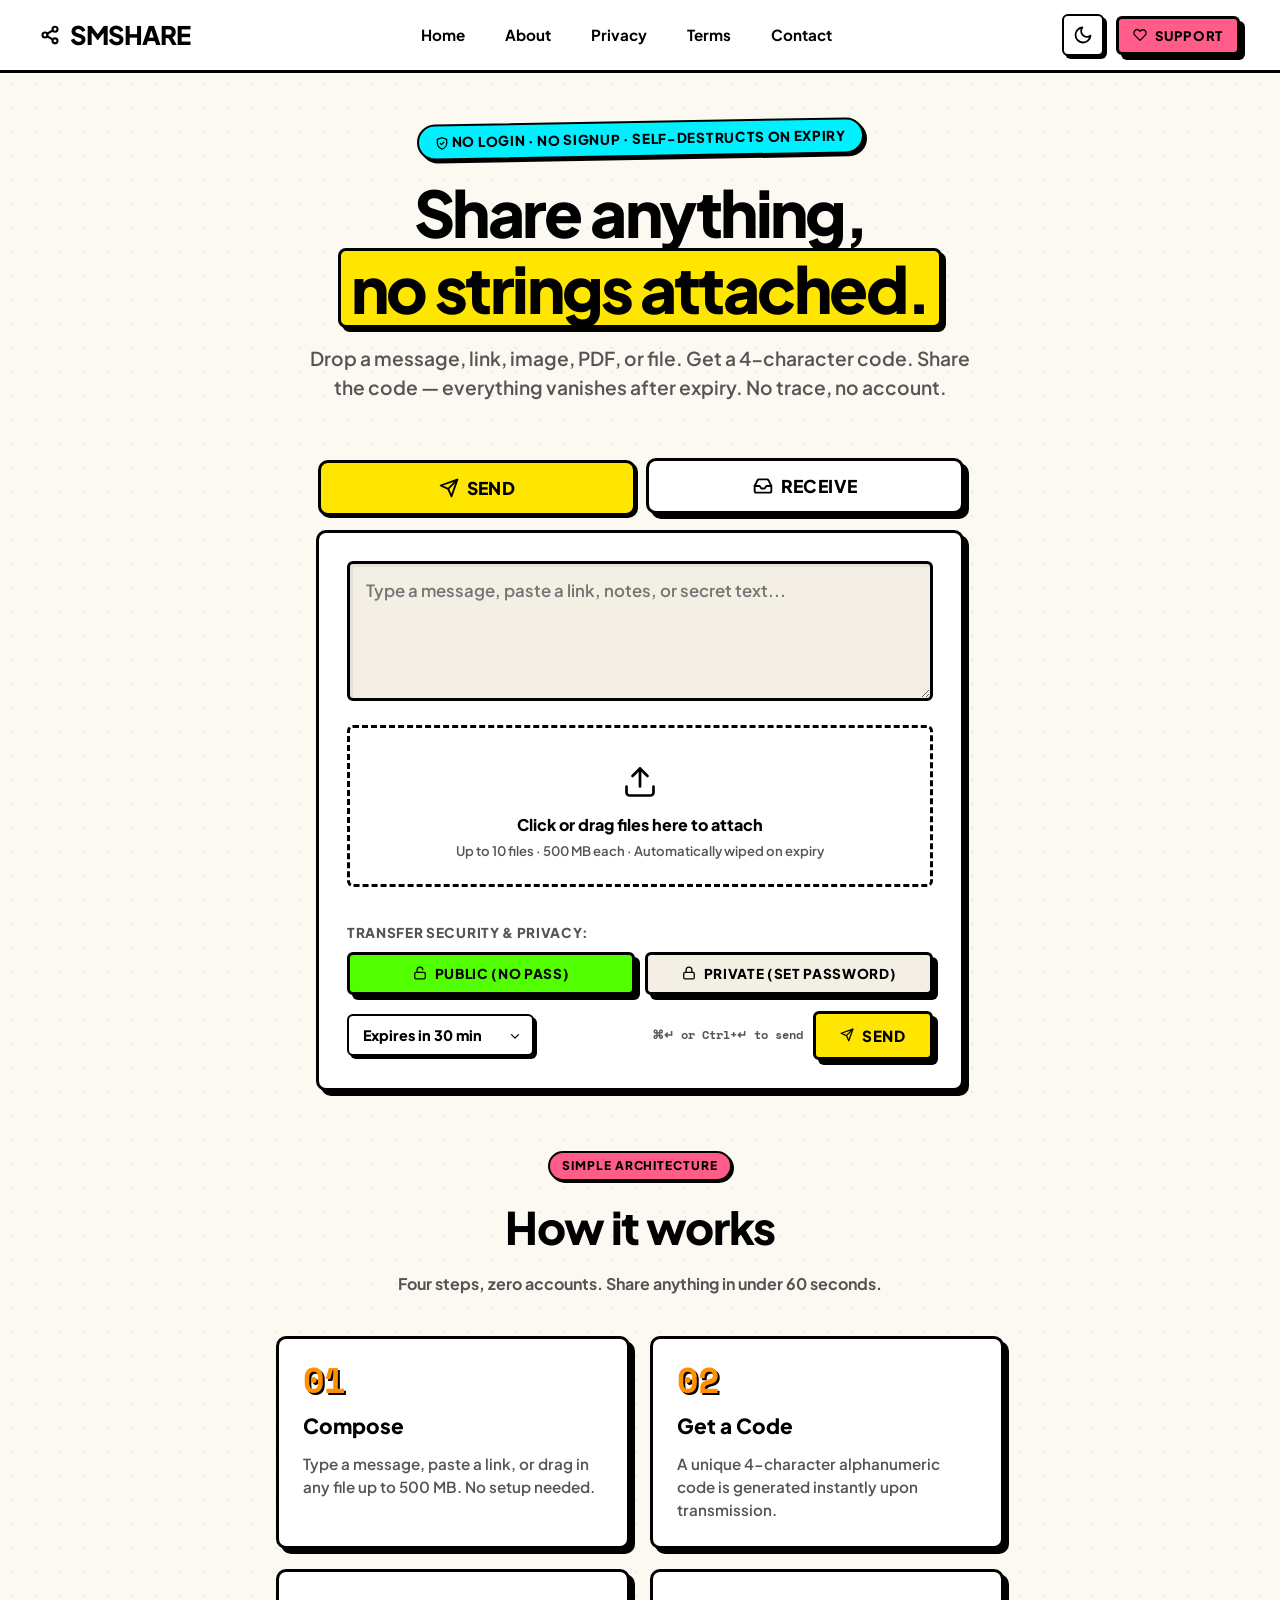
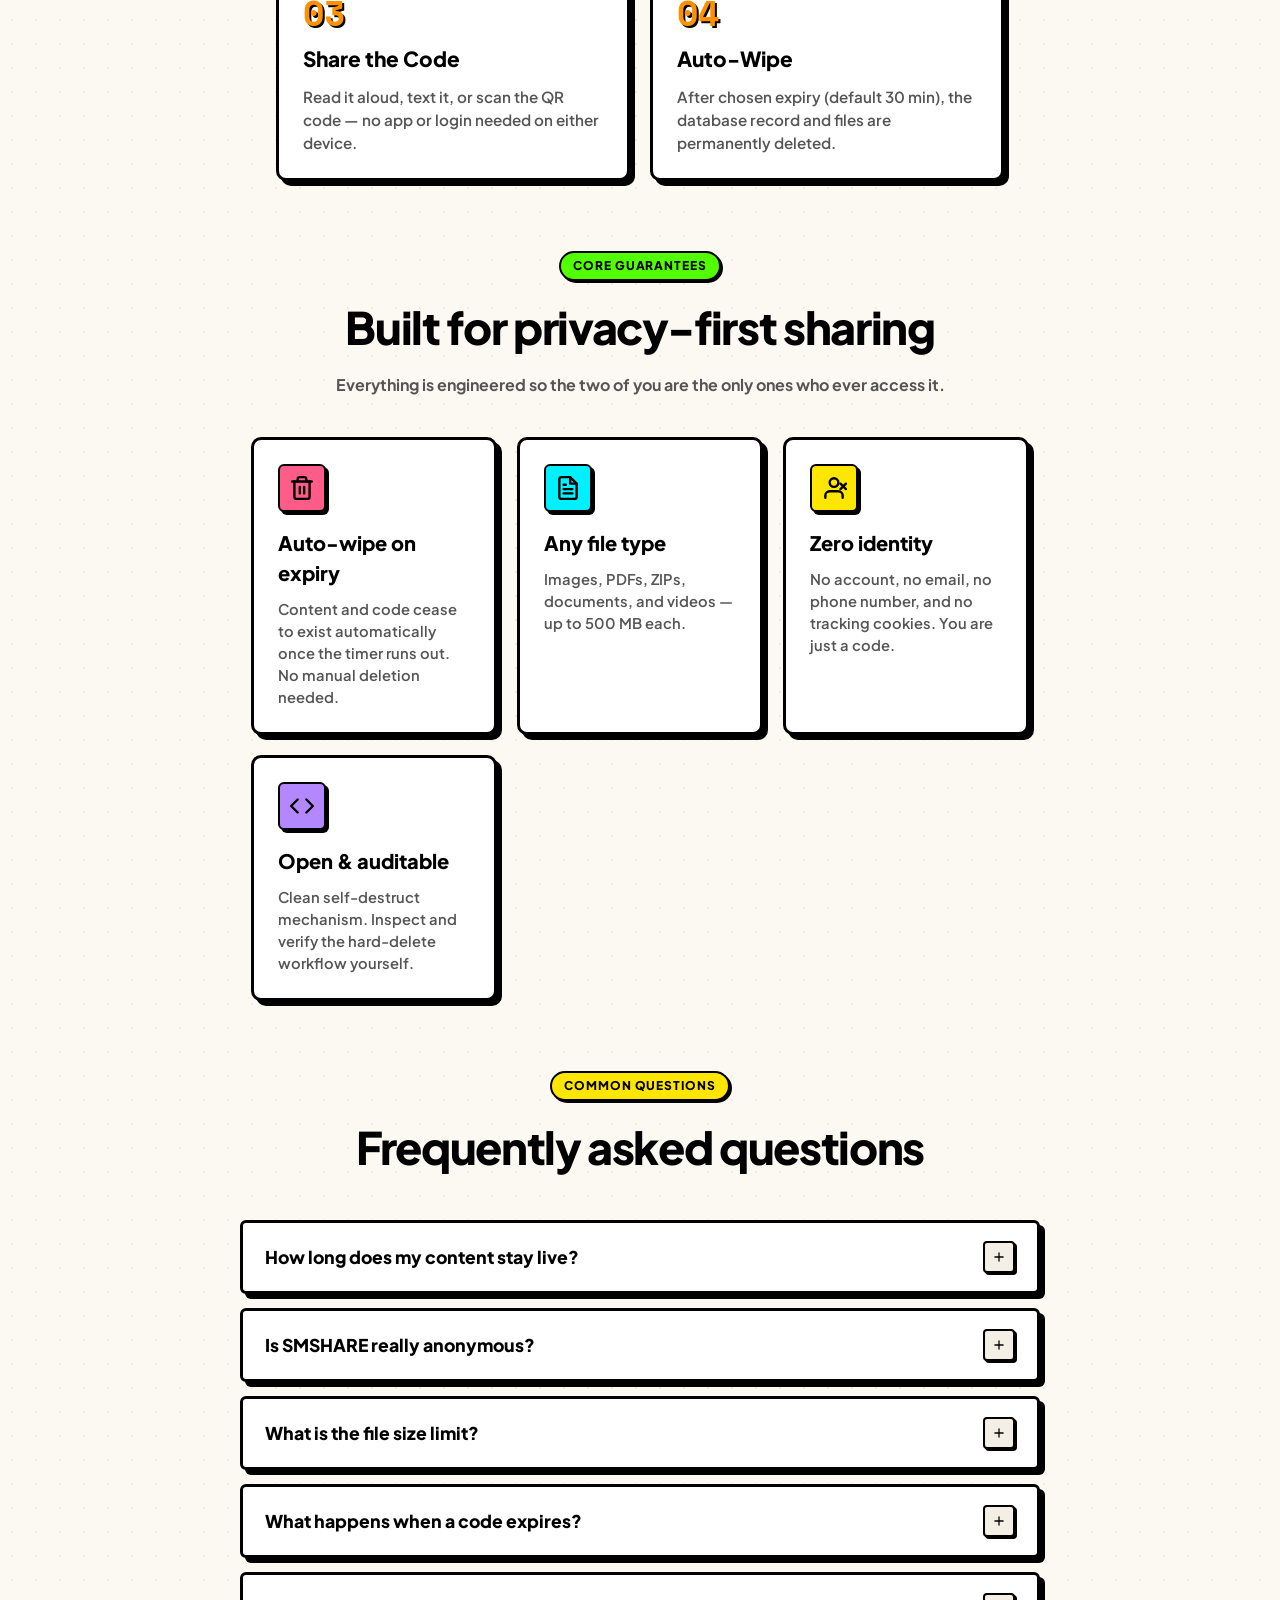
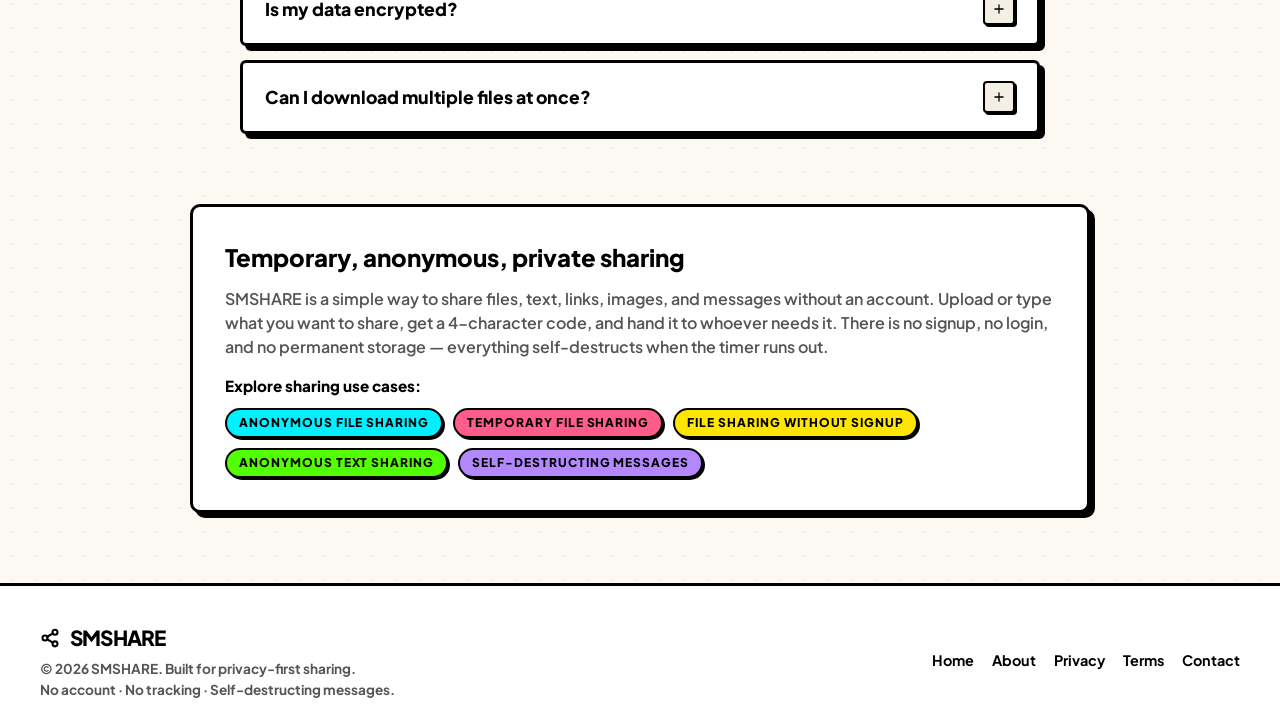
==== commit 3b493982: "Add files via upload" ====
--- a/index.html
+++ b/index.html
@@ -3,41 +3,76 @@
 <head>
   <meta charset="UTF-8" />
   <meta name="viewport" content="width=device-width, initial-scale=1.0" />
-  <title>SMSHARE — Temporary File & Text Sharing Without Signup</title>
-  <meta name="description" content="Share files, text, links, and messages with a simple 4-character code. No signup or login — your content is temporary and self-destructs after expiry." />
-  <meta name="keywords" content="pastebin alternative,file sharing no login,text sharing no login,temporary file sharing,anonymous file sharing,smshare" />
-  <meta name="robots" content="index, follow" />
+  <title>SMSHARE — Anonymous File & Text Sharing | 4-Character Code</title>
+  <meta name="description" content="SMSHARE is a free, zero-identity temporary file and text sharing tool. Upload files up to 500 MB or paste text, get an instant 4-character code, and auto-wipe after expiry." />
+  <meta name="keywords" content="smshare, smshare app, smshare online, smshare file sharing, smshare temporary files, anonymous file sharing no signup, pastebin alternative, send files with 4 character code, self-destructing messages" />
+  <meta name="robots" content="index, follow, max-snippet:-1, max-image-preview:large, max-video-preview:-1" />
+  <meta name="google-site-verification" content="EHlj0Id5_8mBdeLbVHsqxDbhypYkESRUoXduCVfLSgs" />
   <link rel="canonical" href="https://smshare.onrender.com/" />
 
   <!-- Open Graph / Facebook -->
   <meta property="og:type" content="website" />
   <meta property="og:url" content="https://smshare.onrender.com/" />
-  <meta property="og:title" content="SMSHARE — Temporary File & Text Sharing Without Signup" />
-  <meta property="og:description" content="Share files, text, links, and messages with a simple 4-character code. No signup or login — your content is temporary and self-destructs after expiry." />
+  <meta property="og:site_name" content="SMSHARE" />
+  <meta property="og:title" content="SMSHARE — Anonymous File & Text Sharing | 4-Character Code" />
+  <meta property="og:description" content="Share files and text anonymously with a fast 4-character code. No login, no tracking, auto-wipe on expiry." />
   <meta property="og:image" content="https://smshare.onrender.com/favicon.svg" />
 
   <!-- Twitter -->
-  <meta property="twitter:card" content="summary" />
+  <meta property="twitter:card" content="summary_large_image" />
   <meta property="twitter:url" content="https://smshare.onrender.com/" />
-  <meta property="twitter:title" content="SMSHARE — Temporary File & Text Sharing Without Signup" />
-  <meta property="twitter:description" content="Share files, text, links, and messages with a simple 4-character code. No signup, no accounts, auto-wipe on expiry." />
-
-  <!-- Structured Data (Schema.org JSON-LD) -->
+  <meta property="twitter:title" content="SMSHARE — Anonymous File & Text Sharing | 4-Character Code" />
+  <meta property="twitter:description" content="Share files and text anonymously with a fast 4-character code. No login, no tracking, auto-wipe on expiry." />
+
+  <!-- Structured Data (Schema.org JSON-LD for WebApplication & FAQ Rich Results) -->
   <script type="application/ld+json">
-  {
-    "@context": "https://schema.org",
-    "@type": "WebApplication",
-    "name": "SMSHARE",
-    "url": "https://smshare.onrender.com/",
-    "description": "Zero-identity, privacy-first temporary file and text sharing tool with 4-character codes.",
-    "applicationCategory": "UtilitiesApplication",
-    "operatingSystem": "All",
-    "offers": {
-      "@type": "Offer",
-      "price": "0",
-      "priceCurrency": "USD"
+  [
+    {
+      "@context": "https://schema.org",
+      "@type": "WebApplication",
+      "name": "SMSHARE",
+      "alternateName": ["SMShare", "SMSHARE File Sharing", "SMSHARE App"],
+      "url": "https://smshare.onrender.com/",
+      "description": "Zero-identity, privacy-first temporary file and text sharing tool with instant 4-character codes.",
+      "applicationCategory": "UtilitiesApplication",
+      "operatingSystem": "All",
+      "offers": {
+        "@type": "Offer",
+        "price": "0",
+        "priceCurrency": "USD"
+      }
+    },
+    {
+      "@context": "https://schema.org",
+      "@type": "FAQPage",
+      "mainEntity": [
+        {
+          "@type": "Question",
+          "name": "How long does content stay live on SMSHARE?",
+          "acceptedAnswer": {
+            "@type": "Answer",
+            "text": "By default, 30 minutes. Senders can select 30 minutes, 2 hours, 12 hours, or 24 hours. After expiry, all content and codes are permanently deleted."
+          }
+        },
+        {
+          "@type": "Question",
+          "name": "Is SMSHARE really anonymous?",
+          "acceptedAnswer": {
+            "@type": "Answer",
+            "text": "Yes. There is no account, no email, no phone number, and no sign-up of any kind. We do not log IP addresses and we do not use tracking cookies."
+          }
+        },
+        {
+          "@type": "Question",
+          "name": "What is the file size limit on SMSHARE?",
+          "acceptedAnswer": {
+            "@type": "Answer",
+            "text": "Each file can be up to 500 MB, and you can attach up to 10 files at once — including images, PDFs, ZIPs, videos, and documents."
+          }
+        }
+      ]
     }
-  }
+  ]
   </script>
 
   <!-- Favicon -->
@@ -136,6 +171,35 @@
           <!-- Selected Files List -->
           <div id="fileList" class="file-list"></div>
 
+          <!-- Visibility: Public vs Private (Password) -->
+          <div style="margin-bottom: 16px;">
+            <div style="font-weight: 800; font-size: 0.85rem; text-transform: uppercase; letter-spacing: 0.05em; color: var(--text-muted); margin-bottom: 8px;">
+              Transfer Security & Privacy:
+            </div>
+            <div style="display: flex; gap: 10px;">
+              <button type="button" id="visPublicBtn" class="neo-btn neo-btn-lime" style="flex: 1; padding: 10px; font-size: 0.85rem;">
+                <svg class="icon icon-sm" viewBox="0 0 24 24"><rect x="3" y="11" width="18" height="11" rx="2" ry="2"/><path d="M7 11V7a5 5 0 0 1 9.9-1"/></svg>
+                <span>PUBLIC (NO PASS)</span>
+              </button>
+              <button type="button" id="visPrivateBtn" class="neo-btn" style="flex: 1; padding: 10px; font-size: 0.85rem; background: var(--surface-secondary);">
+                <svg class="icon icon-sm" viewBox="0 0 24 24"><rect x="3" y="11" width="18" height="11" rx="2" ry="2"/><path d="M7 11V7a5 5 0 0 1 10 0v4"/></svg>
+                <span>PRIVATE (SET PASSWORD)</span>
+              </button>
+            </div>
+            <div id="passwordFieldContainer" style="display: none; margin-top: 10px;">
+              <input
+                type="text"
+                id="sharePasswordInput"
+                placeholder="Set file password (any letters, numbers, or symbols)..."
+                autocomplete="off"
+                style="width: 100%; padding: 12px; border: var(--border-width) solid var(--border-color); border-radius: var(--radius-sm); font-family: var(--font-mono); font-size: 0.95rem; background: var(--surface); color: var(--text-main); outline: none; font-weight: 700;"
+              />
+              <div style="font-size: 0.78rem; font-weight: 700; color: var(--text-muted); margin-top: 4px;">
+                Anyone receiving this 4-character code must enter this password to view or download.
+              </div>
+            </div>
+          </div>
+
           <!-- Bottom Controls -->
           <div class="card-controls">
             <div class="expiry-select-wrapper">
@@ -241,6 +305,28 @@
           </button>
         </div>
 
+        <!-- Password Prompt Card for Private Shares -->
+        <div id="privatePasswordCard" style="display: none; margin-top: 20px; padding: 22px; background: var(--surface-secondary); border: var(--border-width) solid var(--border-color); box-shadow: var(--shadow-hard); border-radius: var(--radius-sm);">
+          <div style="font-weight: 900; font-size: 1.15rem; margin-bottom: 6px; display: flex; align-items: center; gap: 8px;">
+            <svg class="icon icon-md" viewBox="0 0 24 24" style="color: var(--accent-pink);"><rect x="3" y="11" width="18" height="11" rx="2" ry="2"/><path d="M7 11V7a5 5 0 0 1 10 0v4"/></svg>
+            <span>Password Protected Transfer</span>
+          </div>
+          <p style="font-size: 0.92rem; color: var(--text-muted); font-weight: 700; margin-bottom: 14px;">
+            This transfer was locked with a private password by the sender. Enter the password below to unlock:
+          </p>
+          <div style="display: flex; gap: 10px; flex-wrap: wrap;">
+            <input
+              type="password"
+              id="receivePasswordInput"
+              placeholder="Enter transfer password..."
+              style="flex: 1; min-width: 220px; padding: 12px 14px; border: 2px solid var(--border-color); border-radius: 4px; font-family: var(--font-mono); font-size: 1.05rem; background: var(--surface); color: var(--text-main); font-weight: 700; outline: none;"
+            />
+            <button type="button" id="unlockBtn" class="neo-btn neo-btn-primary" style="padding: 12px 20px;">
+              <span>UNLOCK PAYLOAD</span>
+            </button>
+          </div>
+        </div>
+
         <!-- Loading spinner -->
         <div id="receiveLoading" style="display: none; text-align: center; padding: 24px;">
           <div class="neo-badge" style="background: var(--accent-yellow); font-size: 1rem; padding: 8px 20px;">
